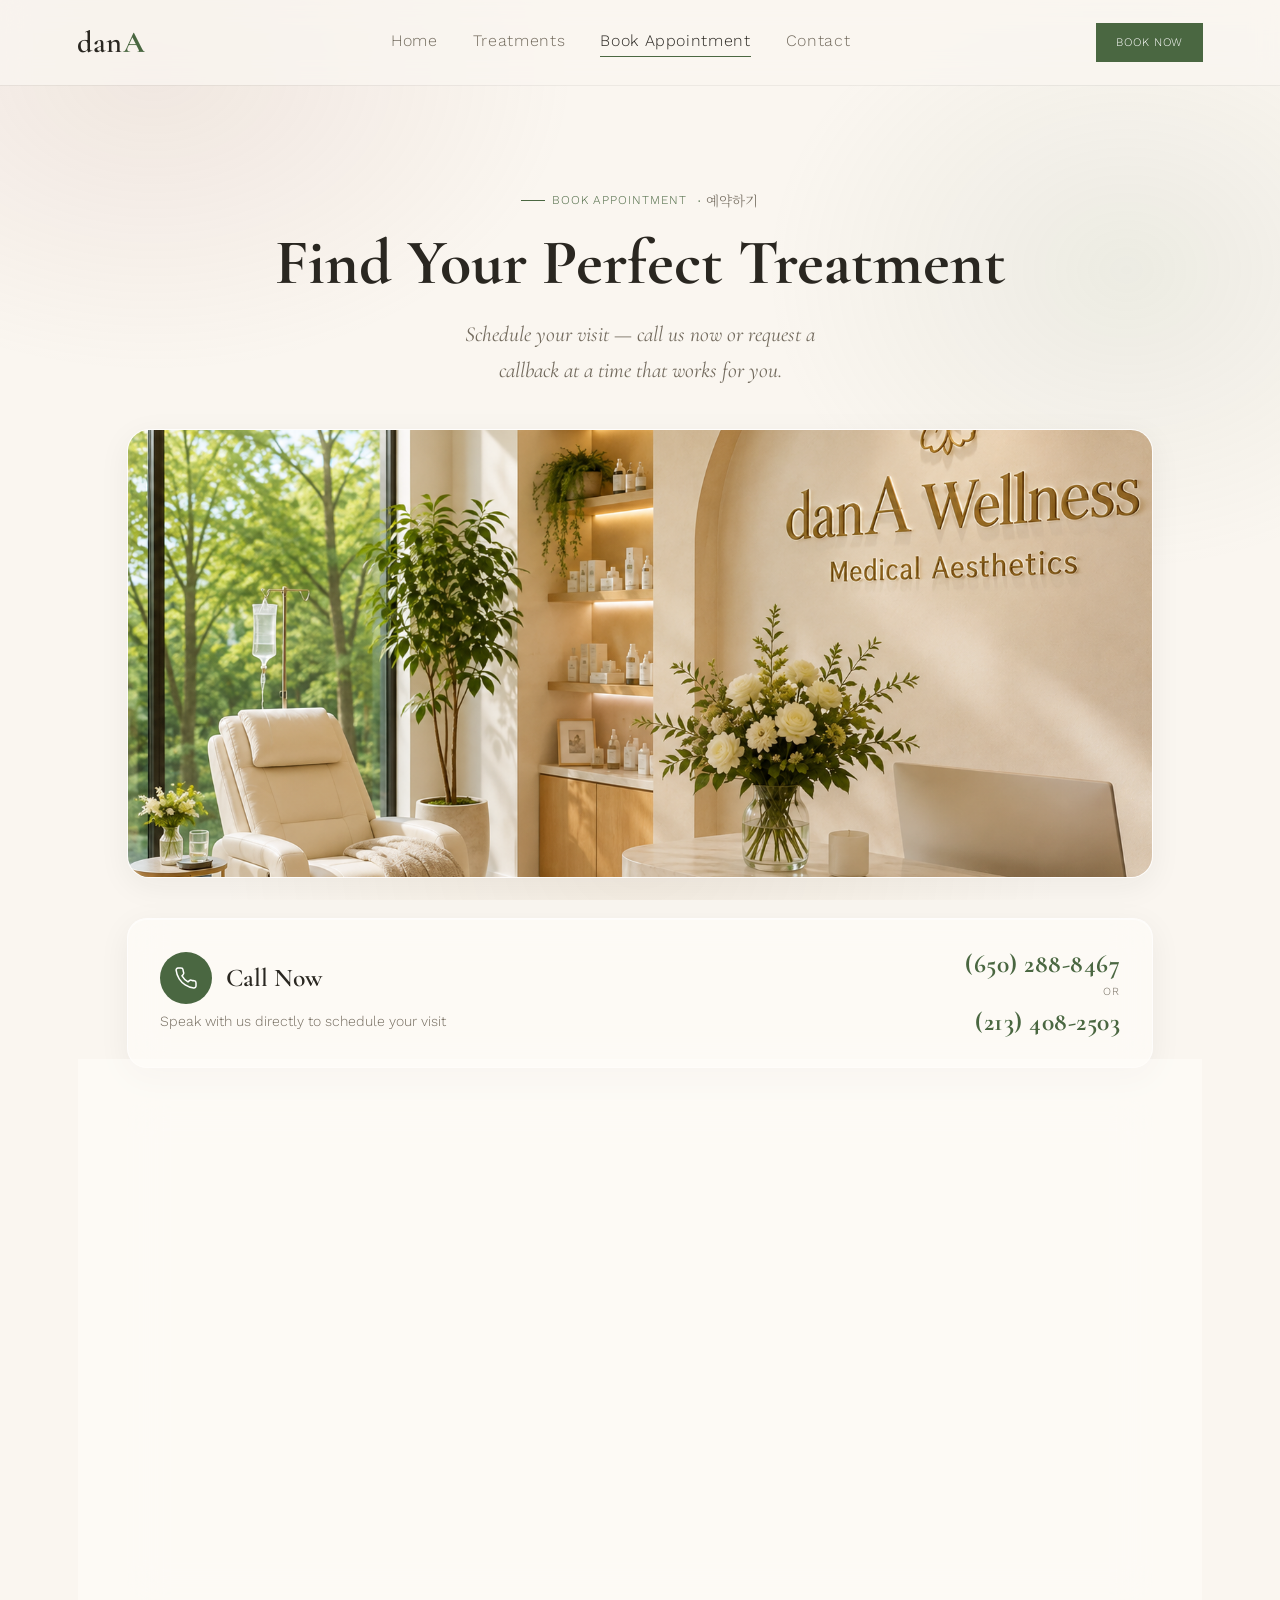
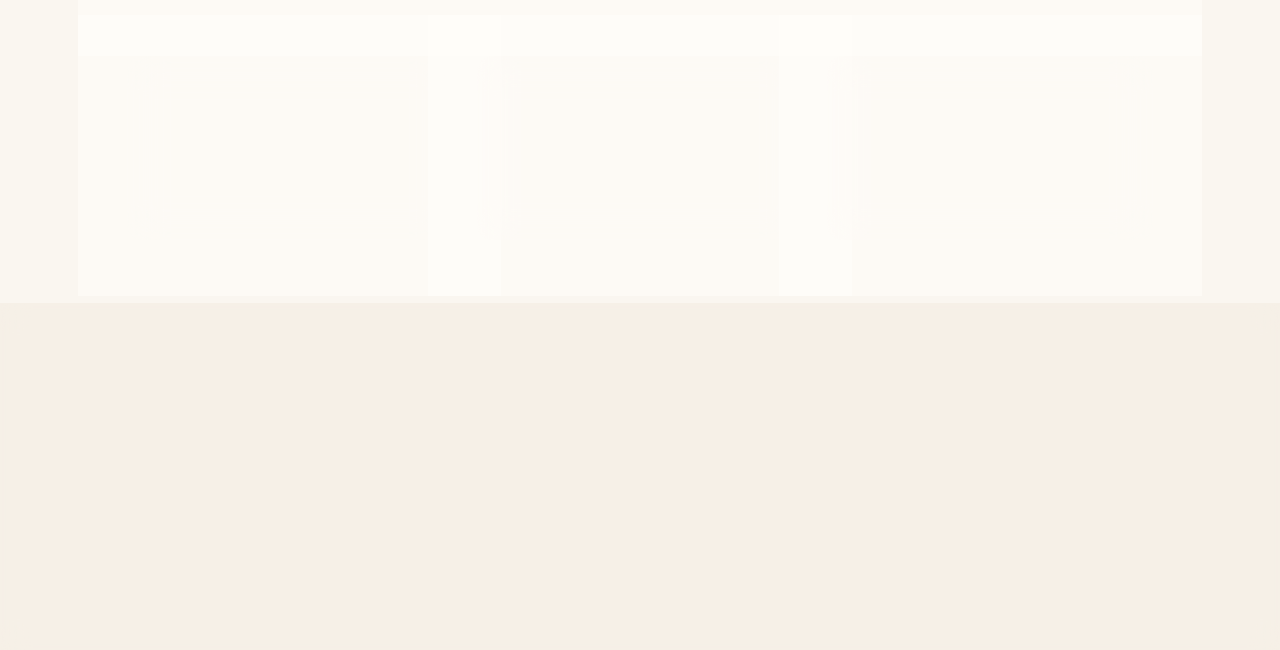
==== book.html @ 6faecba7 "Update book.html" ====
<!DOCTYPE html>
<html lang="en">
<head>
  <meta charset="UTF-8" />
  <meta name="viewport" content="width=device-width, initial-scale=1.0" />
  <title>Book Appointment · danA Wellness Clinic</title>

  <!-- SEO -->
  <meta name="description" content="Book your visit at danA Wellness Clinic in San Mateo — call us directly or request a callback at a time that works for you." />
  <link rel="canonical" href="https://danawellnessclinic.com/book.html" />

  <!-- Open Graph / social sharing -->
  <meta property="og:type" content="website" />
  <meta property="og:site_name" content="danA Wellness Clinic" />
  <meta property="og:title" content="Book Appointment · danA Wellness Clinic" />
  <meta property="og:description" content="Schedule your visit — call us now or request a callback at a time that works for you." />
  <meta property="og:url" content="https://danawellnessclinic.com/book.html" />
  <meta property="og:image" content="https://danawellnessclinic.com/images/book-appointment-top.png" />
  <meta name="twitter:card" content="summary_large_image" />
  <meta name="twitter:title" content="Book Appointment · danA Wellness Clinic" />
  <meta name="twitter:description" content="Schedule your visit — call us now or request a callback at a time that works for you." />
  <meta name="twitter:image" content="https://danawellnessclinic.com/images/book-appointment-top.png" />

  <link rel="icon" type="image/svg+xml" href="data:image/svg+xml,%3Csvg xmlns='http://www.w3.org/2000/svg' viewBox='0 0 32 32'%3E%3Ccircle cx='16' cy='16' r='16' fill='%23FAF6F0'/%3E%3Ctext x='4' y='23' font-family='Georgia' font-size='18' fill='%232A2721'%3Ed%3C/text%3E%3Ctext x='14' y='23' font-family='Georgia' font-weight='700' font-size='21' fill='%234A6741'%3EA%3C/text%3E%3C/svg%3E" />
  <link rel="stylesheet" href="styles.css?v=3" />
</head>
<body class="dana-app">

  <!-- HEADER -->
<header class="dana-header">
<a href="index.html" class="dana-logo"><span class="lc">dan</span><span class="cap">A</span></a>
<nav class="dana-nav" id="mainNav">
<a href="index.html">Home</a>
<a href="treatments.html">Treatments</a>
<a href="book.html" class="active">Book Appointment</a>
<a href="contact.html">Contact</a>
</nav>
<div style="display:flex;align-items:center;gap:1rem">
<a href="book.html" class="dana-btn filled small">Book Now</a>
<button class="nav-toggle" aria-label="Menu" onclick="document.getElementById('mainNav').classList.toggle('open')">
<span></span><span></span><span></span>
</button>
</div>
</header>

  <!-- ========== HERO ========== -->
  <section class="page-hero" style="padding-bottom:2.5rem">
    <div class="eyebrow" style="justify-content:center">
      Book Appointment
      <span class="kr-inline"><span class="dot">·</span>예약하기</span>
    </div>
    <h1>Find Your Perfect Treatment</h1>
    <p class="sub" style="margin-top:1rem">Schedule your visit — call us now or request a callback at a time that works for you.</p>
  </section>
  <section class="wrap" style="padding-top:0;padding-bottom:0">
<div class="glass phi-img" style="overflow:hidden;border-radius:22px;position:relative;margin-bottom:2.5rem;aspect-ratio:16/7">
<img src="images/book-appointment-top.png" alt="Book your appointment at danA Wellness Clinic" style="width:100%;height:100%;object-fit:cover;display:block" />
<div class="tint"></div>
</div>
</section>
  <!-- ========== CARDS ========== -->
  <section class="wrap" style="padding-top:0">
    <div style="display:grid; grid-template-columns:1fr; gap:2rem;">

      <!-- Card 1 — Call Now -->
      <div class="glass book-card" style="align-items:center;">
  <div class="book-card-main">
    <div class="book-card-icon-row">
      <div style="width:52px;height:52px;min-width:52px;border-radius:50%;background:var(--rose-deep);display:flex;align-items:center;justify-content:center;">
        <svg viewBox="0 0 24 24" fill="none" stroke="#fff" stroke-width="1.5" width="24" height="24">
          <path d="M22 16.9v3a2 2 0 0 1-2.2 2 19.8 19.8 0 0 1-8.6-3.1 19.5 19.5 0 0 1-6-6A19.8 19.8 0 0 1 2.1 4.2 2 2 0 0 1 4 2h3a2 2 0 0 1 2 1.7c.1.9.3 1.8.6 2.7a2 2 0 0 1-.4 2.1L8 9.9a16 16 0 0 0 6 6l1.4-1.3a2 2 0 0 1 2.1-.4c.9.3 1.8.5 2.7.6a2 2 0 0 1 1.8 2Z"/>
        </svg>
      </div>
      <h3 class="book-card-title" style="font-family:var(--font-heading,'Cormorant Garamond',serif);font-size:1.6rem;margin:0;">Call Now</h3>
    </div>
    <p style="font-size:0.88rem;color:var(--ink-soft);margin:0.4rem 0 0;">Speak with us directly to schedule your visit</p>
  </div>
  <div class="book-phone-group">
    <a href="tel:+16502888467" class="book-phone">(650) 288-8467</a>
    <span class="or-divider">or</span>
    <a href="tel:+12134082503" class="book-phone">(213) 408-2503</a>
  </div>
</div>

      <!-- Card 2 — Request a Callback -->
      <div class="glass book-card">
  <div class="book-card-main">
    <div class="book-card-icon-row">
      <div style="width:52px;height:52px;min-width:52px;border-radius:50%;background:var(--rose-deep);display:flex;align-items:center;justify-content:center;">
        <svg viewBox="0 0 24 24" fill="none" stroke="#fff" stroke-width="1.5" width="24" height="24">
          <path d="M4 4h16c1.1 0 2 .9 2 2v12c0 1.1-.9 2-2 2H4c-1.1 0-2-.9-2-2V6c0-1.1.9-2 2-2z"/>
          <polyline points="22,6 12,13 2,6"/>
        </svg>
      </div>
      <h3 class="book-card-title" style="font-family:var(--font-heading,'Cormorant Garamond',serif);font-size:1.6rem;margin:0;">Request a Callback</h3>
    </div>
    <p style="font-size:0.88rem;color:var(--ink-soft);margin:0.4rem 0 1.2rem;">Leave your info and we'll call you back</p>
    <form id="callbackForm">
            <!-- Honeypot: hidden from humans, bots tend to fill it. Do not remove. -->
            <div class="hp-field" aria-hidden="true">
              <label for="cb-company">Company</label>
              <input type="text" id="cb-company" name="company" tabindex="-1" autocomplete="off" />
            </div>

            <!-- Full Name -->
            <div class="field">
              <label for="cb-name">Full Name</label>
              <input type="text" id="cb-name" required />
            </div>

            <!-- Phone + Email side by side -->
            <div class="field-row">
              <div class="field">
                <label for="cb-phone">Phone</label>
                <input type="tel" id="cb-phone" required />
              </div>
              <div class="field">
                <label for="cb-email">Email (optional)</label>
                <input type="email" id="cb-email" />
              </div>
            </div>

            <!-- Treatment Dropdown (IN-FLOW — pushes content down) -->
            <div class="field" id="dropdownWrap">
              <label>Interested in (optional)</label>
              <div class="dropdown-toggle" id="dropdownToggle">
                <span id="dropdownLabel">Select treatments…</span>
                <span class="arrow" style="font-size:0.7rem;transition:transform 0.2s;">▼</span>
              </div>
              <!-- NO position:absolute — this stays in normal flow -->
              <div class="dropdown-list" id="dropdownList">
                <div class="dropdown-group-title" style="border-top:none;margin-top:0">Special Offers</div>
                <label class="dropdown-item"><input type="checkbox" value="Botox Bank (Xeomin)"> Botox Bank (Xeomin)</label>
                <label class="dropdown-item"><input type="checkbox" value="IV Therapy Package"> IV Therapy Package</label>
                <label class="dropdown-item"><input type="checkbox" value="Welcome Special"> Welcome Special</label>

                <div class="dropdown-group-title">IV Lounge</div>
                <label class="dropdown-item"><input type="checkbox" value="Beauty Glow IV"> Beauty Glow IV</label>
                <label class="dropdown-item"><input type="checkbox" value="Wellness Boost IV"> Wellness Boost IV</label>
                <label class="dropdown-item"><input type="checkbox" value="Jet Lag Recovery IV"> Jet Lag Recovery IV</label>
                <label class="dropdown-item"><input type="checkbox" value="Hangover Recovery IV"> Hangover Recovery IV</label>
                <label class="dropdown-item"><input type="checkbox" value="Myers' Cocktail IV"> Myers' Cocktail IV</label>
                <label class="dropdown-item"><input type="checkbox" value="NAD+ IV Therapy"> NAD+ IV Therapy</label>
                <label class="dropdown-item"><input type="checkbox" value="GLP-1 Microdosing"> GLP-1 Microdosing</label>
                <label class="dropdown-item"><input type="checkbox" value="Vitamin Injections"> Vitamin Injections</label>

                <div class="dropdown-group-title">Signature Wellness</div>
                <label class="dropdown-item"><input type="checkbox" value="Longevity & Performance"> Longevity &amp; Performance</label>
                <label class="dropdown-item"><input type="checkbox" value="Men's Wellness"> Men's Wellness</label>
                <label class="dropdown-item"><input type="checkbox" value="Women's Wellness"> Women's Wellness</label>
                <label class="dropdown-item"><input type="checkbox" value="Weight Management"> Weight Management</label>

                <div class="dropdown-group-title">Aesthetics</div>
                <label class="dropdown-item"><input type="checkbox" value="Injectables & Regenerative Treatments"> Injectables &amp; Regenerative Treatments</label>
                <label class="dropdown-item"><input type="checkbox" value="Skin Tightening & Lifting"> Skin Tightening &amp; Lifting</label>

                <div class="dropdown-group-title">Signature Skin</div>
                <label class="dropdown-item"><input type="checkbox" value="The Prelude"> The Prelude</label>
                <label class="dropdown-item"><input type="checkbox" value="The Emergence"> The Emergence</label>
                <label class="dropdown-item"><input type="checkbox" value="The Timeless"> The Timeless</label>

                <label class="dropdown-item" style="border-top:1px solid rgba(0,0,0,0.06);margin-top:0.2rem;padding-top:0.5rem"><input type="checkbox" value="Not sure yet / Consultation"> Not sure yet / Consultation</label>
              </div>
            </div>

            <button type="submit" class="dana-btn filled" style="width:100%;justify-content:center;margin-top:0.5rem;">
              Request Callback
            </button>
          </form>

          <div id="confirmMsg" style="display:none;border-left:2px solid var(--sage);padding:0.8rem 1rem;margin-top:0.8rem;font-size:0.82rem;border-radius:10px;background:rgba(150,167,141,0.12);">
            Thank you! We've received your request and will call you back soon. For anything urgent, reach us at <a href="mailto:info@danawellnessclinic.com" style="color:var(--rose-deep)">info@danawellnessclinic.com</a>.
          </div>
        </div>
      </div>

    </div>
  </section>

  <!-- ========== INFO GRID ========== -->
  <section class="wrap" style="padding-top:3.5rem">
    <div class="info-grid">
      <div class="info-card glass">
        <div class="ic"><svg viewBox="0 0 24 24" fill="none" stroke="currentColor" stroke-width="1.3"><path d="M4 5h16v14H4z"/><path d="M4 8h16"/><path d="M8 3v4M16 3v4"/></svg></div>
        <h4>Hours</h4>
        <p>Tue–Sun, 11am–7pm<br/>or by appointment</p>
      </div>
      <div class="info-card glass">
        <div class="ic"><svg viewBox="0 0 24 24" fill="none" stroke="currentColor" stroke-width="1.3"><path d="M22 16.9v3a2 2 0 0 1-2.2 2 19.8 19.8 0 0 1-8.6-3.1 19.5 19.5 0 0 1-6-6A19.8 19.8 0 0 1 2.1 4.2 2 2 0 0 1 4 2h3a2 2 0 0 1 2 1.7c.1.9.3 1.8.6 2.7a2 2 0 0 1-.4 2.1L8 9.9a16 16 0 0 0 6 6l1.4-1.3a2 2 0 0 1 2.1-.4c.9.3 1.8.5 2.7.6a2 2 0 0 1 1.8 2Z"/></svg></div>
        <h4>Call</h4>
        <p><a href="tel:+16502888467" style="color:inherit">(650) 288-8467</a><br><a href="tel:+12134082503" style="color:inherit">(213) 408-2503</a></p>
      </div>
      <div class="info-card glass">
        <div class="ic"><svg viewBox="0 0 24 24" fill="none" stroke="currentColor" stroke-width="1.3"><rect x="3" y="5" width="18" height="14" rx="1"/><path d="M3 7l9 6 9-6"/></svg></div>
        <h4>Email</h4>
        <p><a href="mailto:info@danawellnessclinic.com" style="color:inherit">info@danawellnessclinic.com</a></p>
      </div>
    </div>
  </section>

  <!-- FOOTER -->
<footer class="dana-footer">
<div class="wrap">
<div class="foot-grid">
<div>
<div class="foot-logo"><span class="lc">dan</span><span class="cap">A</span> Wellness Clinic</div>
<p class="foot-desc">Beauty and wellness, together. Personalized aesthetic and wellness care rooted in Korean skincare philosophy.</p>
</div>
<div class="foot-col">
<h5>Visit</h5>
<a href="index.html">Home</a>
<a href="treatments.html">Treatments</a>
<a href="book.html">Book Appointment</a>
<a href="contact.html">Contact</a>
</div>
<div class="foot-col">
<h5>Contact</h5>
<a href="mailto:info@danawellnessclinic.com">info@danawellnessclinic.com</a>
<a href="tel:+16502888467">(650) 288-8467 or (213) 408-2503</a>
<a href="contact.html">215 N San Mateo Dr, Fl 2 Ste 9, San Mateo, CA 94401</a>
</div>
</div>
<div class="foot-bottom">
<span>© 2025 danA Wellness Clinic.</span>
<span>단아하다 · graceful, refined, quietly elegant.</span>
</div>
</div>
</footer>

  <!-- ========== JAVASCRIPT ========== -->
  <script>
    

    // --- Dropdown (in-flow, pushes content down) ---
    const toggle = document.getElementById('dropdownToggle');
    const list = document.getElementById('dropdownList');
    const label = document.getElementById('dropdownLabel');
    const wrap = document.getElementById('dropdownWrap');

    toggle.addEventListener('click', () => {
      const isOpen = list.classList.toggle('open');
      toggle.classList.toggle('open', isOpen);
    });

    // Close when clicking outside
    document.addEventListener('click', (e) => {
      if (!wrap.contains(e.target)) {
        list.classList.remove('open');
        toggle.classList.remove('open');
      }
    });

    // Update label when checkboxes change
    list.addEventListener('change', () => {
      const checked = list.querySelectorAll('input[type="checkbox"]:checked');
      if (checked.length === 0) {
        label.textContent = 'Select treatments…';
        toggle.classList.remove('has-selection');
      } else {
        label.textContent = checked.length + ' treatment' + (checked.length > 1 ? 's' : '') + ' selected';
        toggle.classList.add('has-selection');
      }
    });

    // --- Form Submit (sends to Google Sheet via Apps Script) ---
    // Deployed Apps Script Web App endpoint. See GOOGLE_SHEET_SETUP.md to redeploy/update.
    const CALLBACK_ENDPOINT = 'https://script.google.com/macros/s/AKfycbyDhYD1_TxHOmYmoRdKJJ40dIt0qdXvp8p6wOIrxK6W5gS-uHbYjpdij-9j73QheE-i/exec';

    document.getElementById('callbackForm').addEventListener('submit', (e) => {
      e.preventDefault();
      const form = document.getElementById('callbackForm');
      const submitBtn = form.querySelector('button[type="submit"]');
      const confirmMsg = document.getElementById('confirmMsg');

      const name = document.getElementById('cb-name').value.trim();
      const phone = document.getElementById('cb-phone').value.trim();
      const email = document.getElementById('cb-email').value.trim();
      const company = document.getElementById('cb-company').value.trim(); // honeypot
      const checked = list.querySelectorAll('input[type="checkbox"]:checked');
      const treatments = checked.length
        ? Array.from(checked).map(c => c.value).join(', ')
        : 'Not specified';

      // Build a "simple" form-encoded request to avoid a CORS preflight.
      const params = new URLSearchParams();
      params.append('formType', 'Callback');
      params.append('name', name);
      params.append('phone', phone);
      params.append('email', email);
      params.append('treatments', treatments);
      params.append('company', company); // honeypot — server drops the row if filled

      submitBtn.disabled = true;
      submitBtn.textContent = 'Sending…';

      fetch(CALLBACK_ENDPOINT, {
        method: 'POST',
        mode: 'no-cors', // Apps Script web apps don't return CORS headers
        body: params
      })
      .then(() => {
        confirmMsg.style.display = 'block';
        form.reset();
        label.textContent = 'Select treatments…';
        toggle.classList.remove('has-selection');
      })
      .catch(() => {
        // Fallback to email if the request never leaves the browser
        const subject = encodeURIComponent('Callback Request — danA Wellness Clinic');
        const body = encodeURIComponent(
          'Name: ' + name + '\nPhone: ' + phone + '\nEmail: ' + email + '\nInterested in: ' + treatments + '\n\nPlease call me back to schedule an appointment.'
        );
        window.location.href = 'mailto:info@danawellnessclinic.com?subject=' + subject + '&body=' + body;
        confirmMsg.style.display = 'block';
      })
      .finally(() => {
        submitBtn.disabled = false;
        submitBtn.textContent = 'Request Callback';
      });
    });
  </script>

  <!-- ========== DROPDOWN STYLES (add to styles.css or keep here) ========== -->
  <style>
    /* Dropdown toggle */
    .dropdown-toggle {
      width: 100%;
      background: #fff;
      border: 1px solid rgba(42,39,33,0.14);
      border-radius: 10px;
      padding: 0.7rem 1rem;
      cursor: pointer;
      display: flex;
      justify-content: space-between;
      align-items: center;
      font-size: 0.9rem;
      color: var(--ink-soft);
      box-sizing: border-box;
    }
    .dropdown-toggle.has-selection { color: var(--ink); }
    .dropdown-toggle.open .arrow { transform: rotate(180deg); }

    /* Dropdown list — IN NORMAL FLOW (no absolute!) */
    .dropdown-list {
      display: none;
      background: #fff;
      border: 1px solid var(--sage);
      border-radius: 10px;
      margin-top: 0.3rem;
      max-height: 260px;
      overflow-y: auto;
      padding: 0.2rem 0;
    }
    .dropdown-list.open { display: block; }

    .dropdown-group-title {
      font-size: 0.7rem;
      font-weight: 600;
      letter-spacing: 0.05em;
      text-transform: uppercase;
      color: var(--rose-deep);
      padding: 0.4rem 0.6rem 0.1rem;
      border-top: 1px solid rgba(0,0,0,0.06);
      margin-top: 0.2rem;
    }

    /* Checkbox + text alignment fix */
.dropdown-item {
display: flex;
align-items: center;
gap: 0.5rem;
padding: 0.3rem 0.6rem;
cursor: pointer;
font-size: 0.8rem;
color: var(--ink);
line-height: 0.5;
}
.dropdown-item:hover { background: rgba(74,103,65,0.06); }
.dropdown-item input[type="checkbox"] {
  appearance: none;
  -webkit-appearance: none;
  flex-shrink: 0;
  flex-grow: 0;
  margin: 0;
  padding: 0;
  width: 14px;
  height: 14px;
  min-width: 14px;
  background: #fff;
  border: 1.5px solid var(--sage);
  border-radius: 3px;
  cursor: pointer;
  position: relative;
  top: 1.5px;
}
.dropdown-item input[type="checkbox"]:checked {
  background: var(--rose-deep);
  border-color: var(--rose-deep);
}
.dropdown-item input[type="checkbox"]:checked::after {
  content: "";
  position: absolute;
  left: 3px;
  top: 0px;
  width: 4px;
  height: 8px;
  border: solid #fff;
  border-width: 0 2px 2px 0;
  transform: rotate(45deg);
}

    /* Info grid */
    .info-grid {
      display: grid;
      grid-template-columns: repeat(auto-fit, minmax(200px, 1fr));
      gap: 1.5rem;
    }
    .info-card { text-align: center; padding: 1.5rem 1rem; border-radius: 16px; }
    .info-card .ic { width: 40px; height: 40px; margin: 0 auto 0.8rem; }
    .info-card .ic svg { width: 100%; height: 100%; stroke: var(--rose-deep); }
    .info-card h4 { font-family: 'Cormorant Garamond', serif; margin-bottom: 0.3rem; }
    .info-card p { font-size: 0.85rem; color: var(--ink-soft); }
    .info-card a { color: inherit; }

    /* Honeypot — visually removed but still present for bots to fill */
    .hp-field {
      position: absolute !important;
      left: -9999px !important;
      top: -9999px !important;
      width: 1px;
      height: 1px;
      overflow: hidden;
    }

    
    .field-row { display: grid; grid-template-columns: 1fr 1fr; gap: 1rem; }

.book-phone-group {
  display: flex;
  flex-direction: column;
  align-items: flex-end;
  gap: 0.15rem;
}
.book-phone-group .book-phone {
  font-size: 1.6rem;
  font-weight: 700;
  color: var(--rose-deep);
  letter-spacing: 0.02em;
  text-decoration: none;
  white-space: nowrap;
  font-family: 'Cormorant Garamond', serif;
}
.book-phone-group .or-divider {
  font-size: 0.68rem;
  color: var(--ink-soft);
  text-transform: uppercase;
  letter-spacing: 0.08em;
  line-height: 1;
}
.book-card-main {
  flex: 1;
  display: flex;
  flex-direction: column;
}
.book-card-icon-row {
  display: flex;
  align-items: center;
  gap: 0.9rem;
}
@media (max-width: 700px) {
  .field-row { grid-template-columns: 1fr; }
  .book-card { flex-direction: column !important; align-items: stretch !important; padding: 1.5rem !important; }
  .book-phone-group { align-items: flex-start; margin-top: 0.8rem; }
  .info-grid { grid-template-columns: 1fr; }
}
  </style>

<script>
document.addEventListener('click', function(e) {
  var nav = document.getElementById('mainNav');
  var toggle = document.querySelector('.nav-toggle');
  if (nav.classList.contains('open') && !nav.contains(e.target) && !toggle.contains(e.target)) {
    nav.classList.remove('open');
  }
});
</script>
</body>
</html>
---- styles.css ----
@import url('https://fonts.googleapis.com/css2?family=Cormorant+Garamond:ital,wght@0,400;0,500;0,600;0,700;1,500&family=Work+Sans:wght@300;400;500;600;700&family=Noto+Serif+KR:wght@300;400;600&display=swap');

html { overflow-y: scroll; }

:root {
  --ivory: #FAF6F0;
  --ivory-deep: #F1E9DE;
  --ink: #2A2721;
  --ink-soft: #736B5E;
  --rose: #4A6741;
  --rose-deep: #4A6741;
  --sage: #7A9B6E;
  --gold: #4A6741;
  --amber: #B8860B;
  --dark-soft: #D6E4CC;
  --line: rgba(42,39,33,0.13);
  --dana-max: 1180px;
}

*, *::before, *::after { box-sizing: border-box; margin: 0; padding: 0; }

body {
  font-family: 'Work Sans', sans-serif;
  font-weight: 300;
  line-height: 1.65;
  -webkit-font-smoothing: antialiased;
  background: var(--ivory);
  color: var(--ink);
  min-height: 100vh;
  position: relative;
}

body::before {
  content: "";
  position: fixed;
  inset: 0;
  z-index: 0;
  pointer-events: none;
  background:
    radial-gradient(ellipse 700px 500px at 12% 8%, rgba(185,140,130,0.14), transparent 60%),
    radial-gradient(ellipse 600px 500px at 88% 30%, rgba(150,167,141,0.13), transparent 60%),
    radial-gradient(ellipse 700px 600px at 50% 95%, rgba(185,151,90,0.10), transparent 60%);
}

::selection {
  background: var(--rose);
  color: #fff;
}

/* Wrap */
.wrap {
  max-width: var(--dana-max);
  margin: 0 auto;
  padding: 0 6vw;
}

/* ═══════════════════════════════════════════════════
   HEADER
═══════════════════════════════════════════════════ */
.dana-header {
  position: sticky;
  top: 0;
  z-index: 100;
  background: rgba(250,246,240,0.75);
  backdrop-filter: blur(14px);
  -webkit-backdrop-filter: blur(14px);
  box-shadow: 0 1px 0 rgba(42,39,33,0.06);
  display: flex;
  align-items: center;
  justify-content: space-between;
  padding: 1.1rem 6vw;
}

.dana-logo {
  font-family: 'Cormorant Garamond', serif;
  font-size: 1.9rem;
  letter-spacing: 0.01em;
  text-decoration: none;
  color: inherit;
}
.dana-logo .lc { font-weight: 600; }
.dana-logo .cap { font-weight: 700; color: var(--rose-deep); }

.dana-nav {
  display: flex;
  align-items: center;
  gap: 2.2rem;
}
.dana-nav a {
  text-decoration: none;
  color: var(--ink-soft);
  font-size: 1rem;
  letter-spacing: 0.04em;
  position: relative;
  padding-bottom: 3px;
}
.dana-nav a::after {
  content: "";
  position: absolute;
  left: 0;
  bottom: 0;
  width: 0;
  height: 1px;
  background: var(--rose-deep);
  transition: width 0.25s ease;
}
.dana-nav a:hover::after,
.dana-nav a.active::after {
  width: 100%;
}
.dana-nav a.active {
  color: var(--ink);
}

/* ═══════════════════════════════════════════════════
   BUTTONS — NO BORDER-RADIUS (SQUARE)
═══════════════════════════════════════════════════ */
.dana-btn {
  display: inline-flex;
  align-items: center;
  gap: 0.5rem;
  font-size: 0.8rem;
  letter-spacing: 0.06em;
  text-transform: uppercase;
  text-decoration: none;
  color: var(--ink);
  border: 1px solid var(--ink);
  padding: 0.75rem 1.6rem;
  transition: background 0.25s ease, color 0.25s ease, border-color 0.25s ease;
  background: transparent;
  cursor: pointer;
  font-family: inherit;
  border-radius: 0;
}
.dana-btn:hover {
  background: var(--ink);
  color: var(--ivory);
}
.dana-btn.filled {
  background: var(--rose-deep);
  border-color: var(--rose-deep);
  color: #fff;
  border-radius: 0;
}
.dana-btn.filled:hover {
  background: var(--ink);
  border-color: var(--ink);
}
.dana-btn.small {
  padding: 0.55rem 1.2rem;
  font-size: 0.72rem;
}

/* Nav toggle (mobile) */
.nav-toggle {
  display: none;
  background: none;
  border: none;
  cursor: pointer;
  padding: 0.4rem;
}
.nav-toggle span {
  display: block;
  width: 22px;
  height: 1px;
  background: var(--ink);
  margin: 5px 0;
}

/* ═══════════════════════════════════════════════════
   HERO
═══════════════════════════════════════════════════ */
.page-hero {
  padding: 6.5rem 6vw 5rem;
  text-align: center;
  position: relative;
  z-index: 1;
}
.page-hero .eyebrow {
  font-size: 0.75rem;
  letter-spacing: 0.08em;
  word-spacing: -0.02em;
  text-transform: uppercase;
  color: var(--rose-deep);
  margin-bottom: 1rem;
  display: flex;
  align-items: center;
  justify-content: center;
  gap: 0.4rem;
}
.page-hero h1 {
  font-family: 'Cormorant Garamond', serif;
  font-weight: 700;
  font-size: clamp(2.4rem, 5.5vw, 4rem);
  line-height: 1.1;
  margin: 0 0 1.2rem;
}
.page-hero .sub {
  font-family: 'Cormorant Garamond', serif;
  font-style: italic;
  font-weight: 400;
  font-size: clamp(1.1rem, 2vw, 1.35rem);
  color: var(--ink-soft);
  max-width: 44ch;
  margin: 0 auto;
}

/* ═══════════════════════════════════════════════════
   EYEBROW
═══════════════════════════════════════════════════ */
.eyebrow {
  font-size: 0.72rem;
  letter-spacing: 0.08em;
  word-spacing: -0.02em;
  text-transform: uppercase;
  color: var(--rose-deep);
  display: flex;
  align-items: center;
  gap: 0.4rem;
  margin-bottom: 1rem;
}
.eyebrow::before {
  content: "";
  width: 24px;
  height: 1px;
  background: var(--rose-deep);
}
.kr-inline {
  font-family: 'Noto Serif KR', serif;
  font-weight: 300;
  text-transform: none;
  letter-spacing: 0.02em;
  color: var(--ink-soft);
  font-size: 0.85rem;
  margin-left: 0.3em;
}
.kr-inline .dot {
  margin-right: 0.3em;
  color: var(--rose-deep);
}

/* ═══════════════════════════════════════════════════
   TYPOGRAPHY
═══════════════════════════════════════════════════ */
h2 {
  font-family: 'Cormorant Garamond', serif;
  font-weight: 700;
  font-size: clamp(1.9rem, 3.6vw, 2.7rem);
  line-height: 1.2;
  margin: 0 0 1.1rem;
}
h3 {
  font-family: 'Cormorant Garamond', serif;
  font-weight: 600;
  font-size: 1.5rem;
  margin: 0 0 0.5rem;
}
p {
  color: var(--ink-soft);
}

/* ═══════════════════════════════════════════════════
   GLASS CARD
═══════════════════════════════════════════════════ */
.glass {
  background: rgba(255,253,249,0.55);
  backdrop-filter: blur(18px);
  -webkit-backdrop-filter: blur(18px);
  border: 1px solid rgba(255,255,255,0.6);
  border-radius: 22px;
  box-shadow: 0 8px 32px rgba(42,39,33,0.06), inset 0 1px 0 rgba(255,255,255,0.5);
}

/* ═══════════════════════════════════════════════════
   PHILOSOPHY BLOCKS (HOME)
═══════════════════════════════════════════════════ */
.philosophy-block {
  padding: 2.5rem 0;
  position: relative;
  z-index: 1;
}
.phi-grid {
  display: grid;
  grid-template-columns: 0.85fr 1.15fr;
  gap: 11vw;
  align-items: center;
}
.phi-grid.reverse {
  grid-template-columns: 1.15fr 0.85fr;
}
.phi-grid.reverse .phi-img {
  order: 2;
}
.phi-copy p {
  max-width: 48ch;
  margin: 0 0 1.3rem;
  font-size: 1.02rem;
}
.phi-img {
  aspect-ratio: 4/5;
  position: relative;
  overflow: hidden;
  padding: 0;
}
.phi-img img {
  width: 100%;
  height: 100%;
  object-fit: cover;
  display: block;
}
.phi-img .tint {
  position: absolute;
  inset: 0;
  pointer-events: none;
  background: linear-gradient(165deg, rgba(255,192,103,0.20), rgba(229,164,78,0.08));
  mix-blend-mode: soft-light;
}
.name-note {
  margin-top: 1.6rem;
  padding: 1.6rem 1.8rem;
  border-left: 2px solid var(--gold);
  font-size: 0.95rem;
}

/* ═══════════════════════════════════════════════════
   OFFERS BANNER
═══════════════════════════════════════════════════ */
.offers-banner {
  display: flex;
  align-items: center;
  justify-content: space-between;
  gap: 2rem;
  flex-wrap: wrap;
  text-decoration: none;
  color: inherit;
  background: linear-gradient(120deg, rgba(185,151,90,0.14), rgba(185,140,130,0.10));
  backdrop-filter: blur(18px);
  -webkit-backdrop-filter: blur(18px);
  border: 1px solid rgba(185,151,90,0.35);
  border-radius: 22px;
  padding: 2.2rem 2.8rem;
  box-shadow: 0 10px 34px rgba(185,151,90,0.12);
  transition: transform 0.3s ease, box-shadow 0.3s ease;
}
.offers-banner:hover {
  transform: translateY(-3px);
  box-shadow: 0 16px 42px rgba(185,151,90,0.2);
}
.ob-left {
  display: flex;
  align-items: center;
  gap: 1.4rem;
  flex-wrap: wrap;
}
.ob-tag {
  font-size: 0.68rem;
  letter-spacing: 0.14em;
  text-transform: uppercase;
  color: #fff;
  background: var(--amber);
  padding: 0.4rem 0.85rem;
  border-radius: 20px;
  white-space: nowrap;
}
.offers-banner h3 {
  color: var(--ink);
  margin: 0;
  font-size: 1.5rem;
}
.offers-banner p {
  color: var(--ink-soft);
  margin: 0.3rem 0 0;
  font-size: 0.92rem;
}
.ob-arrow {
  font-family: 'Work Sans', sans-serif;
  font-size: 0.8rem;
  letter-spacing: 0.08em;
  text-transform: uppercase;
  color: var(--ink);
  border: 1px solid var(--ink);
  padding: 0.75rem 1.5rem;
  white-space: nowrap;
  border-radius: 0;
  transition: border-color 0.25s ease, background 0.25s ease, color 0.25s ease;
}
.offers-banner:hover .ob-arrow {
  background: var(--ink);
  color: var(--ivory);
}

/* ═══════════════════════════════════════════════════
   CTA BAND
═══════════════════════════════════════════════════ */
.cta-band {
  background: var(--dark-soft);
  color: var(--ink);
  text-align: center;
  padding: 4.5rem 6vw;
  border-radius: 28px;
  max-width: calc(var(--dana-max) - 12vw);
  margin: 3.5rem auto 0;
  position: relative;
  z-index: 1;
}
.cta-band h2 { color: var(--ink); }
.cta-band p { color: var(--ink-soft); }
.cta-band .dana-btn {
  border-color: var(--ink);
  color: var(--ink);
  margin-top: 1.2rem;
}
.cta-band .dana-btn:hover {
  background: var(--amber);
  border-color: var(--amber);
  color: #fff;
}

/* ═══════════════════════════════════════════════════
   TABS
═══════════════════════════════════════════════════ */
.tabs {
  display: flex;
  flex-wrap: wrap;
  gap: 0.6rem;
  justify-content: center;
  margin: 0 0 3.5rem;
  border-bottom: 1px solid var(--line);
  padding-bottom: 2rem;
}
.tab-btn {
  font-family: 'Work Sans', sans-serif;
  font-size: 0.95rem;
  letter-spacing: 0.05em;
  padding: 0.7rem 1.4rem;
  border: 1px solid var(--line);
  border-radius: 0;
  background: transparent;
  color: var(--ink-soft);
  cursor: pointer;
  transition: all 0.25s ease;
}
.tab-btn:hover {
  border-color: var(--gold);
  color: var(--ink);
}
.tab-btn.active {
  background: var(--gold);
  border-color: var(--gold);
  color: #fff;
}
.tab-btn.offers {
  border-color: var(--amber);
  color: var(--amber);
}
.tab-btn.offers.active {
  background: var(--amber);
  border-color: var(--amber);
  color: #fff;
}

.tab-panel { display: none; }
.tab-panel.active { display: block; }

/* ═══════════════════════════════════════════════════
   TREATMENT CARDS
═══════════════════════════════════════════════════ */
.group-title {
  font-family: 'Cormorant Garamond', serif;
  font-size: 1.7rem;
  font-weight: 600;
  margin: 3.6rem 0 0.5rem;
}
.group-sub {
  color: var(--ink-soft);
  font-size: 0.95rem;
  margin: 0 0 2rem;
  max-width: 100%;
}
.card-grid {
  display: grid;
  grid-template-columns: repeat(2, 1fr);
  gap: 1.4rem;
  margin-bottom: 1.4rem;
}
.card-grid.cols-3 {
  grid-template-columns: repeat(3, 1fr);
}
.tcard {
  padding: 1.8rem 2rem;
}

/* Accordion items */
.dana-details.nested {
  margin-top: 1rem;
  padding: 1rem 1.4rem;
  box-shadow: none;
  border: 1px solid var(--line);
}
.dana-details.nested .dana-summary {
  font-size: 1rem;
}
.dana-details.nested .plus {
  font-size: 1.2rem;
}
.dana-details {
  padding: 1.5rem 1.8rem;
  margin-bottom: 1rem;
  transition: transform 0.35s ease, box-shadow 0.35s ease;
}
.dana-details:hover {
  transform: translateY(-3px);
  box-shadow: 0 16px 40px rgba(42,39,33,0.09), inset 0 1px 0 rgba(255,255,255,0.6);
}
.dana-summary {
  cursor: pointer;
  list-style: none;
  display: flex;
  justify-content: space-between;
  align-items: baseline;
  font-family: 'Cormorant Garamond', serif;
  font-size: 1.25rem;
  font-weight: 600;
  gap: 1rem;
}
.dana-summary::-webkit-details-marker { display: none; }
.dana-summary .price {
  font-family: 'Work Sans', sans-serif;
  font-size: 0.85rem;
  letter-spacing: 0.03em;
  color: var(--rose-deep);
  white-space: nowrap;
}
.dana-summary .plus {
  font-size: 1.4rem;
  color: var(--ink-soft);
  transition: transform 0.25s ease;
  margin-left: 0.4rem;
}
details[open] .dana-summary .plus {
  transform: rotate(45deg);
}
.item-body {
  margin-top: 1.1rem;
  padding-top: 1.1rem;
  border-top: 1px solid rgba(42,39,33,0.08);
}
.item-body p {
  font-size: 0.92rem;
  margin: 0 0 0.8rem;
}
.item-body .cols {
  display: grid;
  grid-template-columns: 1fr 1fr;
  gap: 1.4rem;
}
.item-body h4 {
  font-family: 'Work Sans', sans-serif;
  font-size: 0.72rem;
  letter-spacing: 0.1em;
  text-transform: uppercase;
  color: var(--rose-deep);
  margin: 0 0 0.5rem;
}
.item-body ul {
  margin: 0;
  padding-left: 1.1rem;
}
.item-body li {
  font-size: 0.88rem;
  color: var(--ink-soft);
  margin-bottom: 0.3rem;
}

/* Offer cards */
.offer-card {
  padding: 2.3rem;
  margin-bottom: 1.6rem;
  position: relative;
}
.offer-card .tag {
  display: inline-block;
  font-size: 0.68rem;
  letter-spacing: 0.1em;
  text-transform: uppercase;
  background: var(--amber);
  color: #fff;
  padding: 0.35rem 0.8rem;
  border-radius: 20px;
  margin-bottom: 0.8rem;
}
.offer-price {
  display: flex;
  align-items: baseline;
  gap: 0.8rem;
  margin: 0.6rem 0 1rem;
  flex-wrap: wrap;
}
.offer-price .was {
  text-decoration: line-through;
  color: var(--ink-soft);
  font-size: 0.95rem;
}
.offer-price .now {
  font-family: 'Cormorant Garamond', serif;
  font-size: 1.9rem;
  color: var(--rose-deep);
}
.sig-grid {
  display: grid;
  grid-auto-rows: 1fr;
  gap: 3rem;
}
/* Signature cards */
.sig-card {
  display: grid;
  grid-template-columns: 1fr 0.35fr;
  gap: 0;
  align-items: stretch;
  overflow: hidden;
  padding: 0;
  margin-bottom: 3rem;
}
.sig-card .sig-text {
  padding: 2rem 2.4rem;
  display: flex;
  flex-direction: column;
  justify-content: flex-start;
}
.sig-head {
  display: flex;
  justify-content: space-between;
  align-items: baseline;
  flex-wrap: wrap;
  gap: 0.8rem;
  margin-bottom: 0.4rem;
}
.sig-head h3 { margin: 0; }
.sig-price {
  font-family: 'Cormorant Garamond', serif;
  font-size: 1.6rem;
  color: var(--rose-deep);
}
.sig-card p {
  font-size: 0.92rem;
  margin: 0 0 0.8rem;
}
.sig-card img {
  width: 100%;
  height: 100%;
  object-fit: cover;
}

/* ═══════════════════════════════════════════════════
   BOOK PAGE — CALL CARD
═══════════════════════════════════════════════════ */
.book-card {
  display: flex;
  align-items: center;
  gap: 1.5rem;
  padding: 1.5rem 2rem;
  border-radius: 20px;
  text-decoration: none;
  color: var(--ink);
  transition: transform 0.2s ease, box-shadow 0.2s ease;
}
.book-phone {
  font-family: 'Cormorant Garamond', serif;
  font-weight: 700;
  font-size: 1.5rem;
  color: var(--rose-deep);
  white-space: nowrap;
}

/* ═══════════════════════════════════════════════════
   FORMS
═══════════════════════════════════════════════════ */
.form-wrap {
  max-width: none;
  margin: 0 auto;
  padding: 2.8rem 3.4rem;
}
/* Honeypot — visually removed but still present for bots to fill */
.hp-field {
  position: absolute !important;
  left: -9999px !important;
  top: -9999px !important;
  width: 1px;
  height: 1px;
  overflow: hidden;
}
.field {
  margin-bottom: 1.5rem;
}
.field label {
  display: block;
  font-size: 0.78rem;
  letter-spacing: 0.05em;
  text-transform: uppercase;
  color: var(--ink-soft);
  margin-bottom: 0.5rem;
}
.field input,
.field select,
.field textarea {
  width: 100%;
  padding: 0.85rem 1rem;
  border: 1px solid rgba(42,39,33,0.14);
  border-radius: 12px;
  background: rgba(255,255,255,0.55);
  font-family: 'Work Sans', sans-serif;
  font-size: 0.95rem;
  color: var(--ink);
}
.field input:focus,
.field select:focus,
.field textarea:focus {
  outline: none;
  border-color: var(--rose-deep);
}
.field-row {
  display: grid;
  grid-template-columns: 1fr 1fr;
  gap: 1.4rem;
}
.form-note {
  font-size: 0.85rem;
  color: var(--ink-soft);
  margin-top: 1.2rem;
}

/* ═══════════════════════════════════════════════════
   INFO GRID
═══════════════════════════════════════════════════ */
.info-grid {
  display: grid;
  grid-template-columns: repeat(3, 1fr);
  gap: 1.4rem;
  margin-bottom: 4rem;
}
.info-card {
  padding: 2.2rem;
  text-align: center;
}
.info-card .ic {
  width: 34px;
  height: 34px;
  margin: 0 auto 1rem;
  color: var(--rose-deep);
}
.info-card .ic svg {
  width: 100%;
  height: 100%;
}
.info-card h4 {
  font-family: 'Cormorant Garamond', serif;
  font-size: 1.2rem;
  font-weight: 600;
  margin: 0 0 0.5rem;
}
.info-card p {
  font-size: 0.9rem;
  margin: 0;
}

/* ═══════════════════════════════════════════════════
   MAP BLOCK
═══════════════════════════════════════════════════ */
.map-block {
  padding: 3rem 2rem;
  position: relative;
  overflow: hidden;
  display: flex;
  align-items: center;
  justify-content: center;
  flex-direction: column;
  gap: 0.6rem;
  margin-bottom: 4rem;
  text-align: center;
  color: var(--ink-soft);
  font-size: 0.85rem;
  letter-spacing: 0.04em;
  text-decoration: none;
}

/* ═══════════════════════════════════════════════════
   FOOTER
═══════════════════════════════════════════════════ */
.dana-footer {
  background: rgba(241,233,222,0.5);
  backdrop-filter: blur(14px);
  -webkit-backdrop-filter: blur(14px);
  border-top: 1px solid rgba(255,255,255,0.5);
  padding: 4rem 0 2rem;
  margin-top: 3rem;
  position: relative;
  z-index: 1;
}
.foot-grid {
  display: grid;
  grid-template-columns: 1.3fr 1fr 1fr;
  gap: 3rem;
  margin-bottom: 2.5rem;
}
.foot-logo {
  font-family: 'Cormorant Garamond', serif;
  font-size: 1.7rem;
  font-weight: 600;
  margin-bottom: 0.9rem;
}
.foot-desc {
  font-size: 0.88rem;
  max-width: 32ch;
  color: var(--ink-soft);
}
.foot-col h5 {
  font-size: 0.7rem;
  letter-spacing: 0.12em;
  text-transform: uppercase;
  color: var(--rose-deep);
  margin: 0 0 1rem;
}
.foot-col a {
  display: block;
  text-decoration: none;
  color: var(--ink-soft);
  font-size: 0.88rem;
  margin-bottom: 0.6rem;
}
.foot-col a:hover {
  color: var(--ink);
}
.foot-bottom {
  border-top: 1px solid var(--line);
  padding-top: 1.4rem;
  display: flex;
  justify-content: space-between;
  font-size: 0.75rem;
  color: var(--ink-soft);
  flex-wrap: wrap;
  gap: 0.8rem;
}

/* ═══════════════════════════════════════════════════
   RESPONSIVE
═══════════════════════════════════════════════════ */
@media (max-width: 900px) {
  .book-card {
  flex-wrap: wrap !important;
  align-items: flex-start !important;
  padding: 1.5rem !important;
}
.book-phone {
  white-space: normal;
  font-size: 1.3rem !important;
  flex-basis: 100%;
  margin-top: 0.8rem;
}
.dana-nav {
  position: fixed;
  top: 63px;
  left: auto;
  right: 0;
  height: calc(100vh - 63px);
  width: 30%;
  min-width: 160px;
  background: rgba(255, 253, 249, 0.98);
  backdrop-filter: blur(20px);
  -webkit-backdrop-filter: blur(20px);
  backface-visibility: hidden;
  z-index: 150;
  flex-direction: column;
  justify-content: flex-start;
  align-items: flex-start;
  padding: 2.4rem 1.2rem;
  gap: 1.6rem;
  transform: translateX(100%);
  transition: transform 0.3s ease;
  box-shadow: -6px 0 24px rgba(42,39,33,0.15);
}
  .dana-nav.open {
    transform: translateX(0);
  }
  .dana-nav a {
    font-size: 1.1rem;
  }
  .nav-toggle {
    display: block;
  }
  .phi-grid,
  .phi-grid.reverse {
    grid-template-columns: 1fr;
  }
  .phi-grid.reverse .phi-img {
    order: 0;
  }
  .card-grid,
  .card-grid.cols-3 {
    grid-template-columns: 1fr;
  }
  .item-body .cols {
    grid-template-columns: 1fr;
  }
  .field-row {
    grid-template-columns: 1fr;
  }
  .info-grid {
    grid-template-columns: 1fr;
  }
  .sig-grid {
  grid-auto-rows: auto;
}
  .sig-card {
  grid-template-columns: 1fr !important;
}
.sig-card img {
  width: 100%;
  height: 250px;
  object-fit: contain;
  background: var(--ivory-deep);
  border-radius: 0;
}
  .foot-grid {
    grid-template-columns: 1fr;
    gap: 2rem;
  }
  .offers-banner {
    padding: 1.6rem 1.8rem;
  }
}
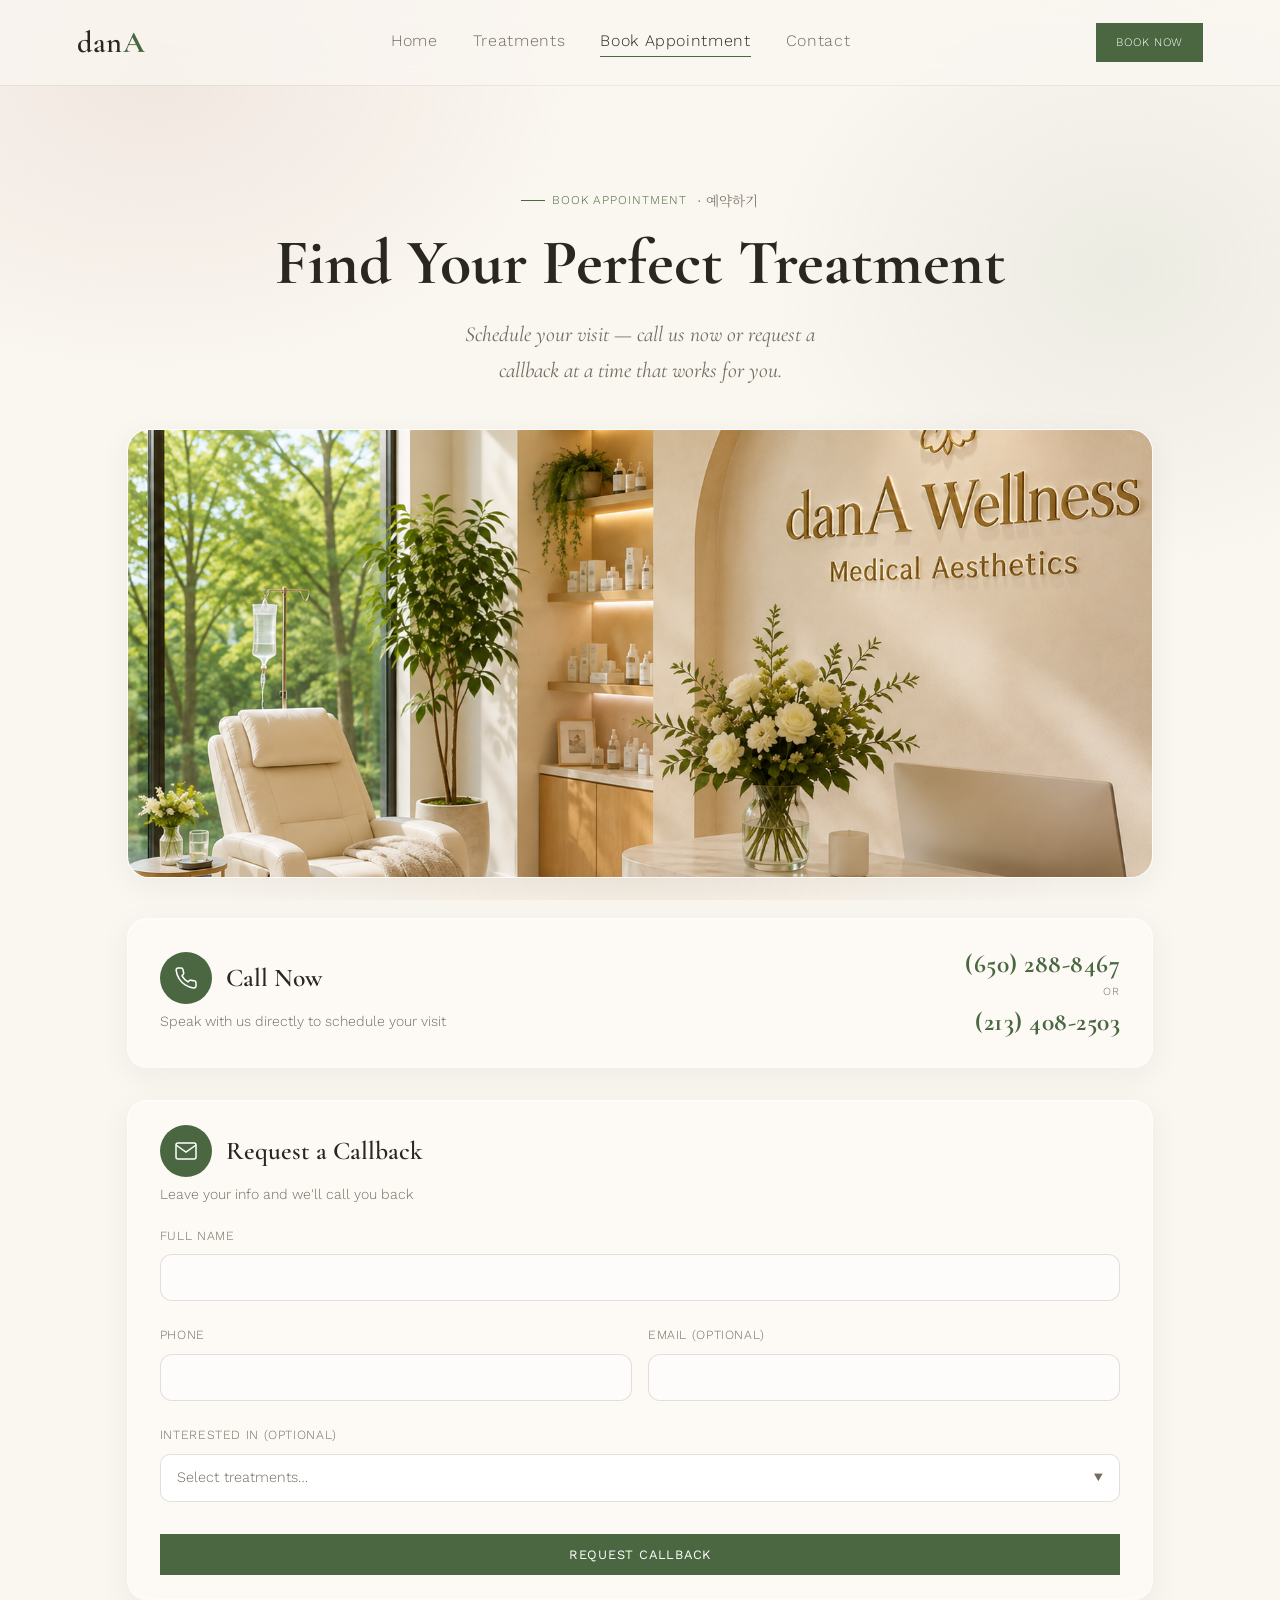
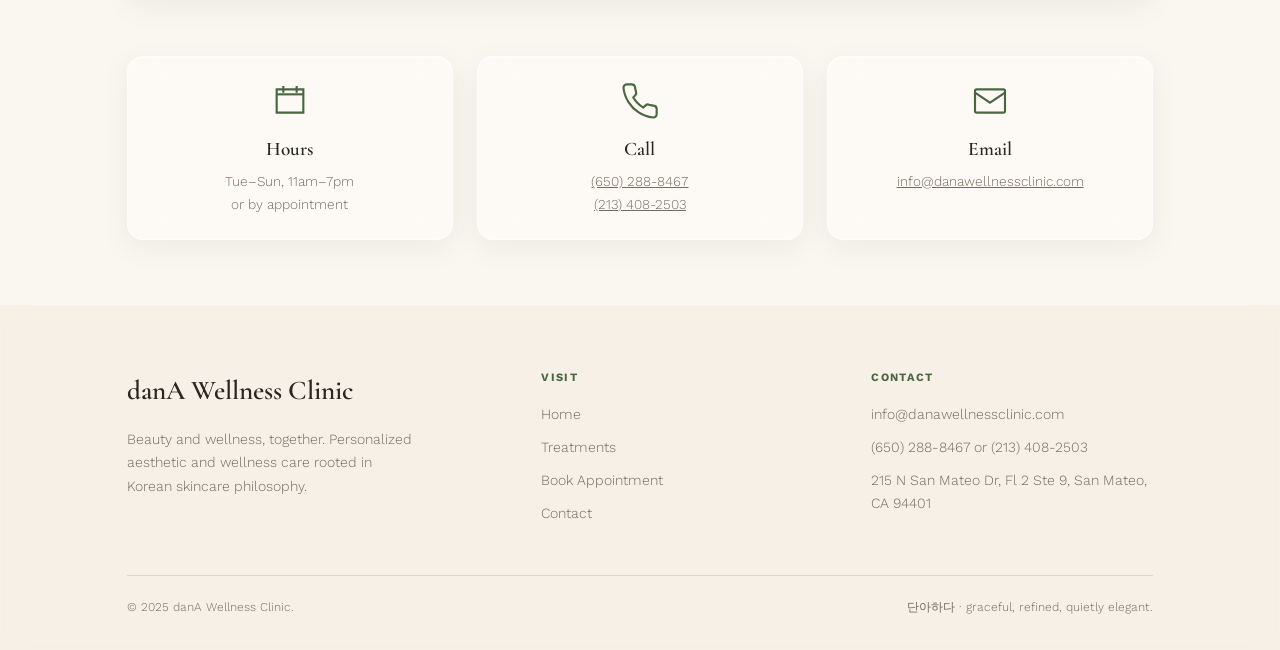
==== commit d114903d: "Update book.html" ====
--- a/book.html
+++ b/book.html
@@ -373,7 +373,7 @@
 cursor: pointer;
 font-size: 0.8rem;
 color: var(--ink);
-line-height: 0.5;
+line-height: 1;
 }
 .dropdown-item:hover { background: rgba(74,103,65,0.06); }
 .dropdown-item input[type="checkbox"] {
@@ -391,7 +391,7 @@
   border-radius: 3px;
   cursor: pointer;
   position: relative;
-  top: 1.5px;
+  top: 2.5px;
 }
 .dropdown-item input[type="checkbox"]:checked {
   background: var(--rose-deep);
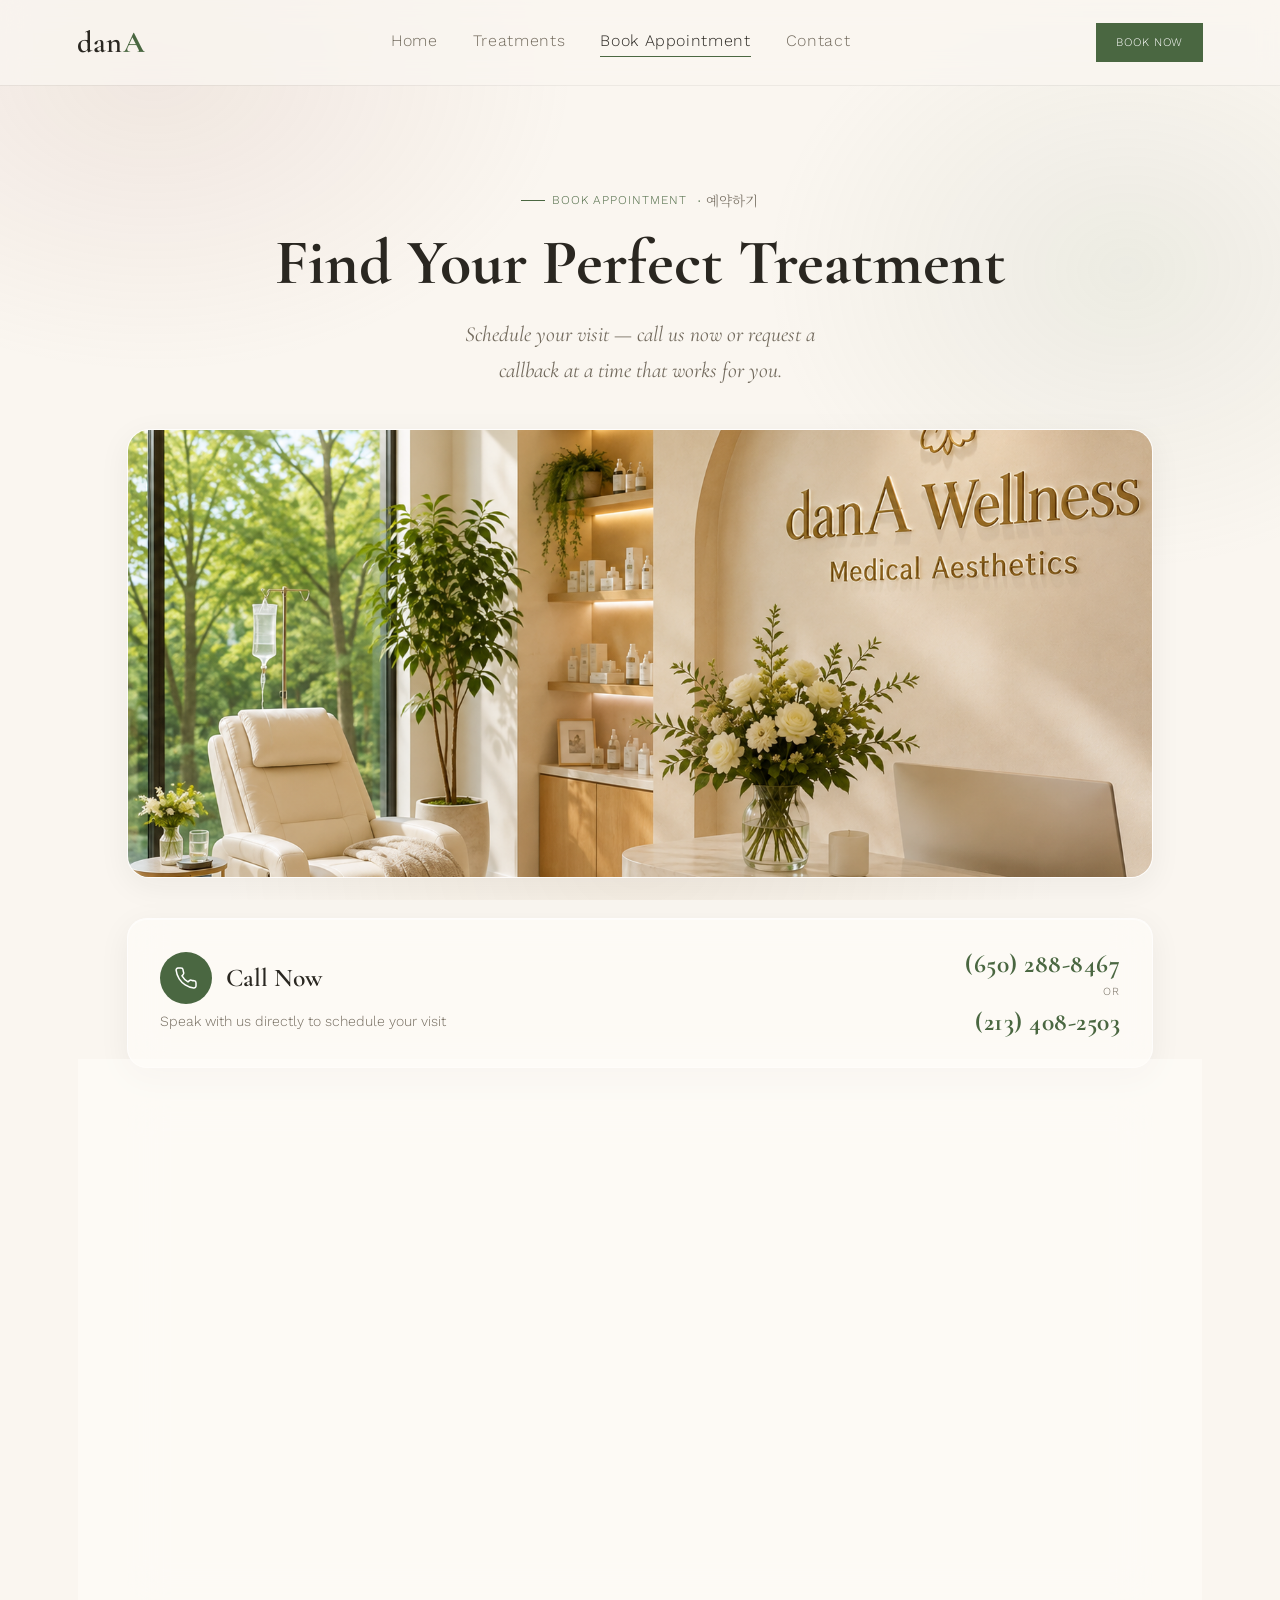
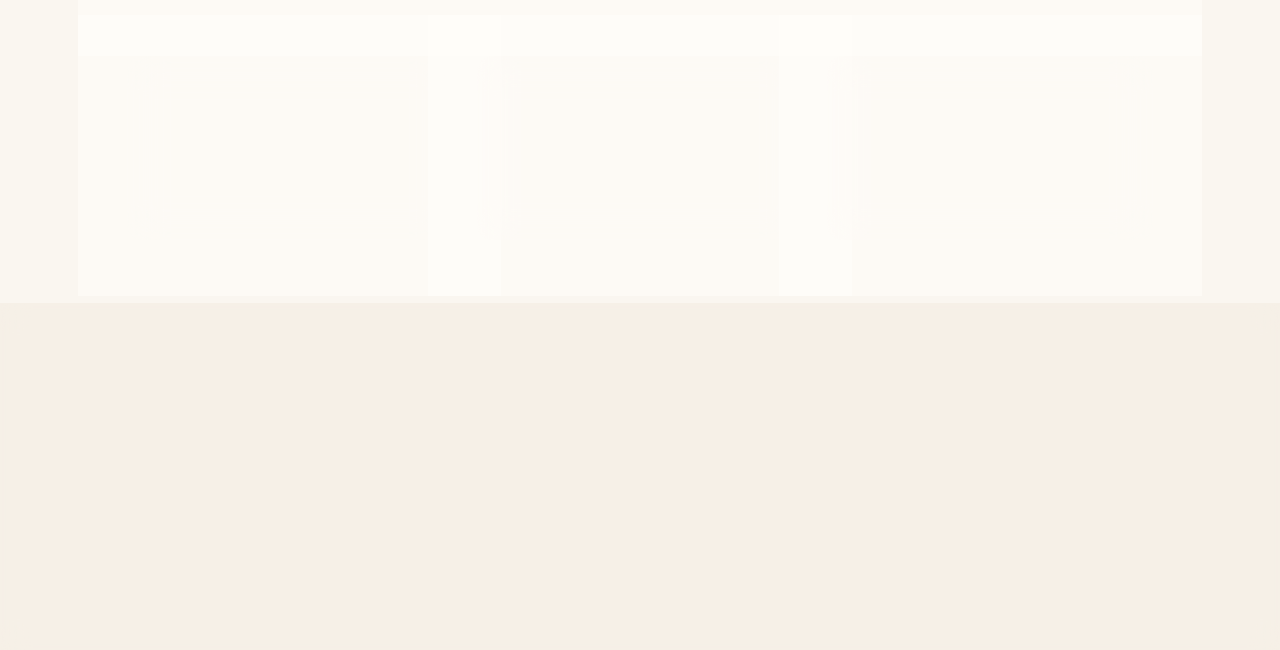
==== commit 51110fec: "Update book.html" ====
--- a/book.html
+++ b/book.html
@@ -373,7 +373,7 @@
 cursor: pointer;
 font-size: 0.8rem;
 color: var(--ink);
-line-height: 1;
+line-height: 1.65;
 }
 .dropdown-item:hover { background: rgba(74,103,65,0.06); }
 .dropdown-item input[type="checkbox"] {
@@ -391,7 +391,7 @@
   border-radius: 3px;
   cursor: pointer;
   position: relative;
-  top: 2.5px;
+  top: 5px;
 }
 .dropdown-item input[type="checkbox"]:checked {
   background: var(--rose-deep);
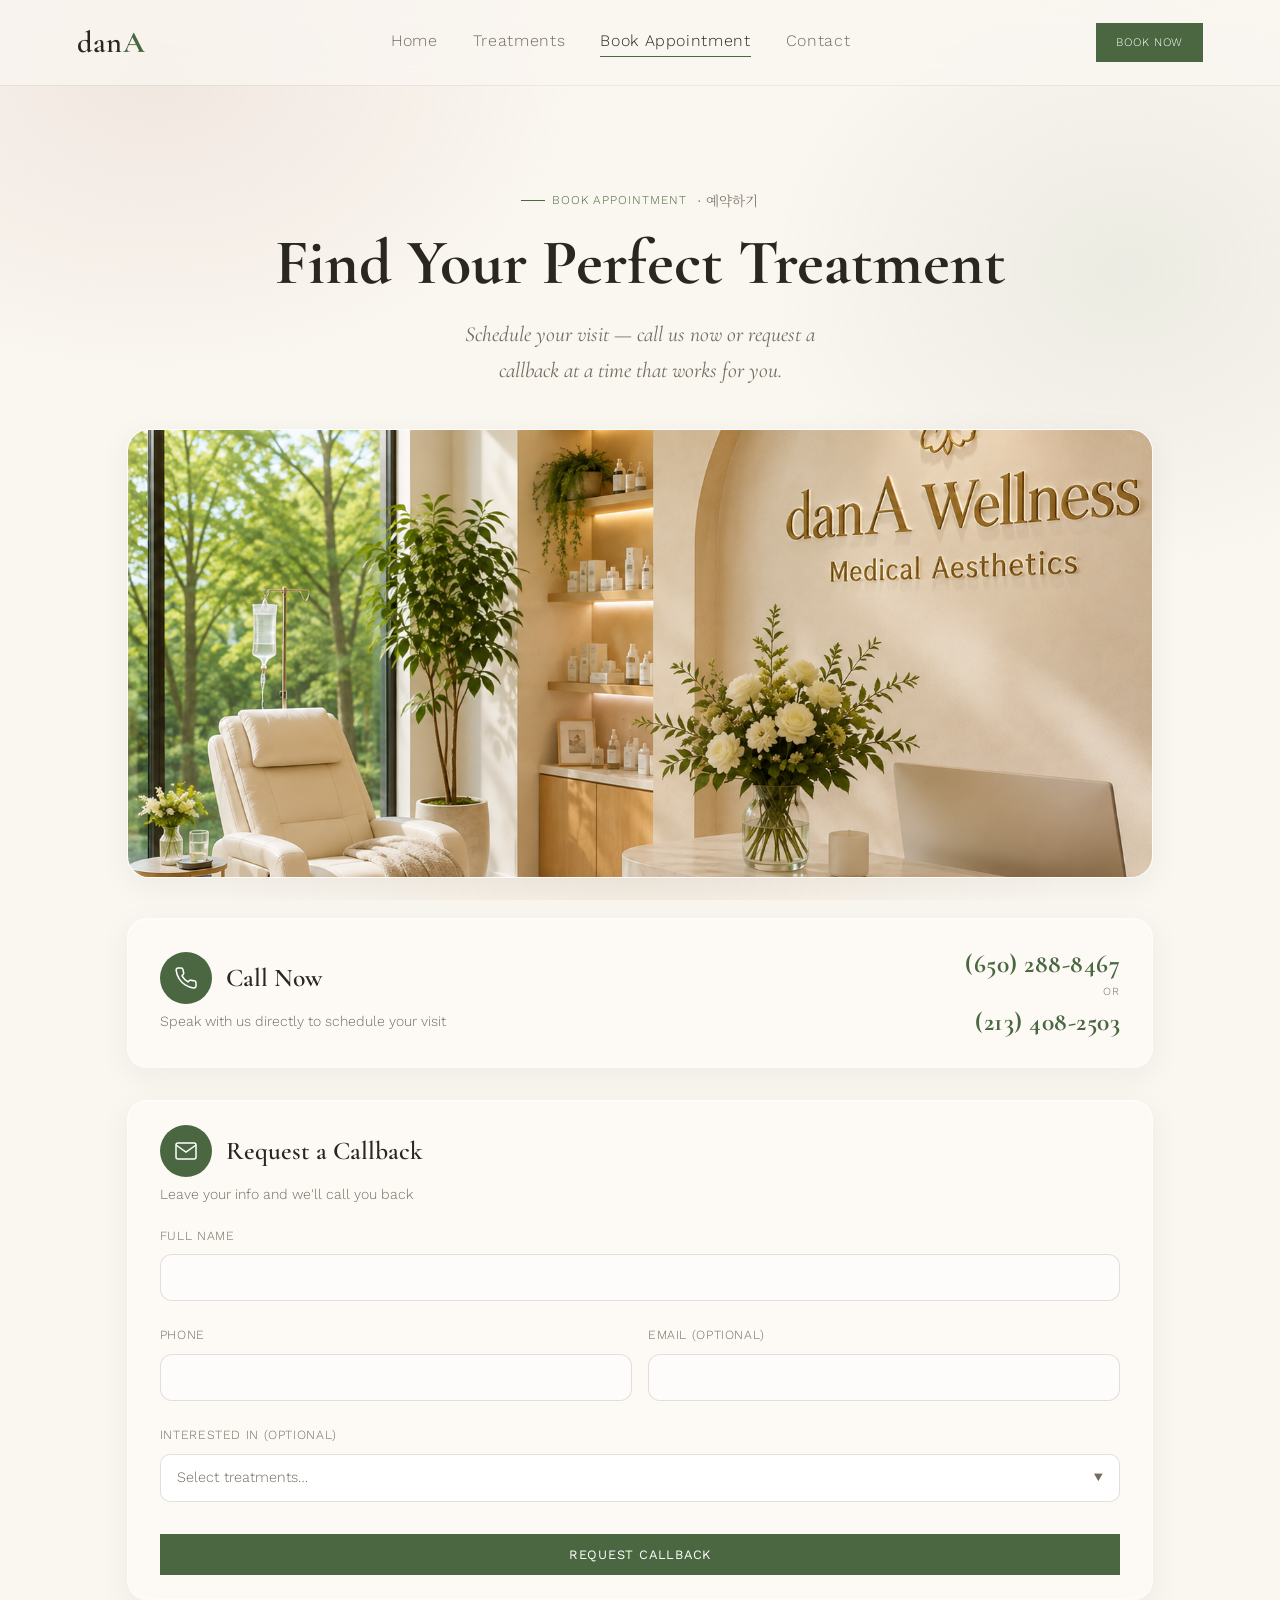
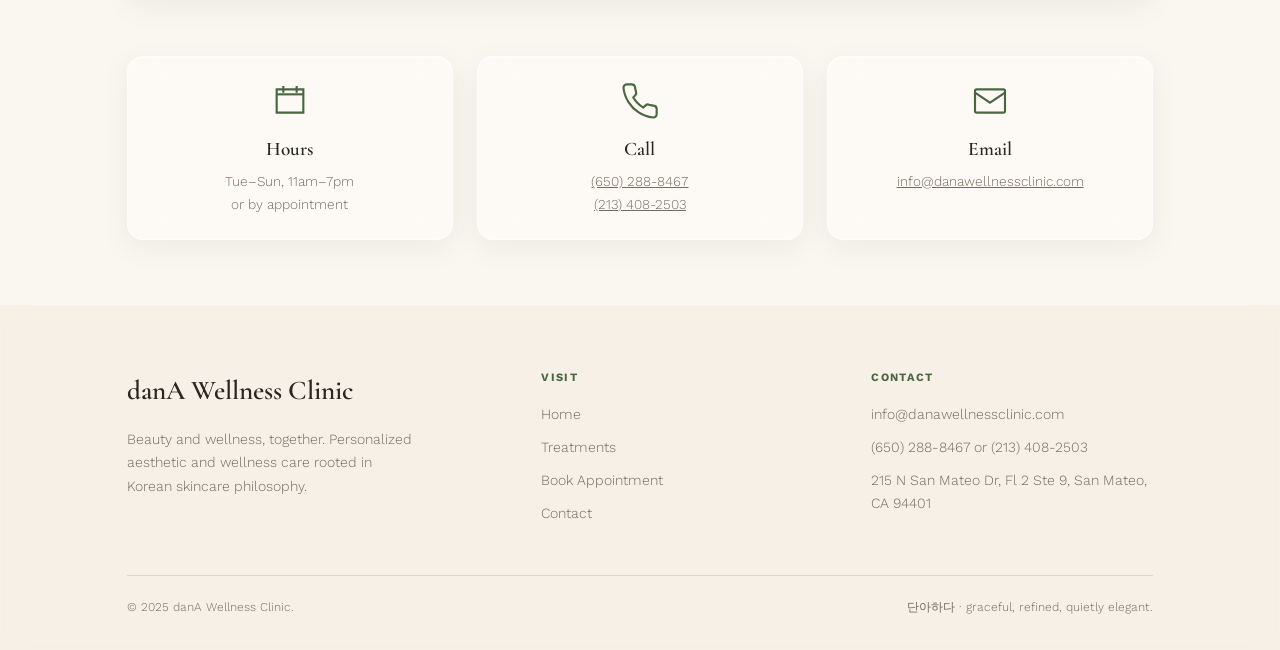
==== commit 8fb6db6a: "Update book.html" ====
--- a/book.html
+++ b/book.html
@@ -391,7 +391,7 @@
   border-radius: 3px;
   cursor: pointer;
   position: relative;
-  top: 5px;
+  top: 4.5px;
 }
 .dropdown-item input[type="checkbox"]:checked {
   background: var(--rose-deep);
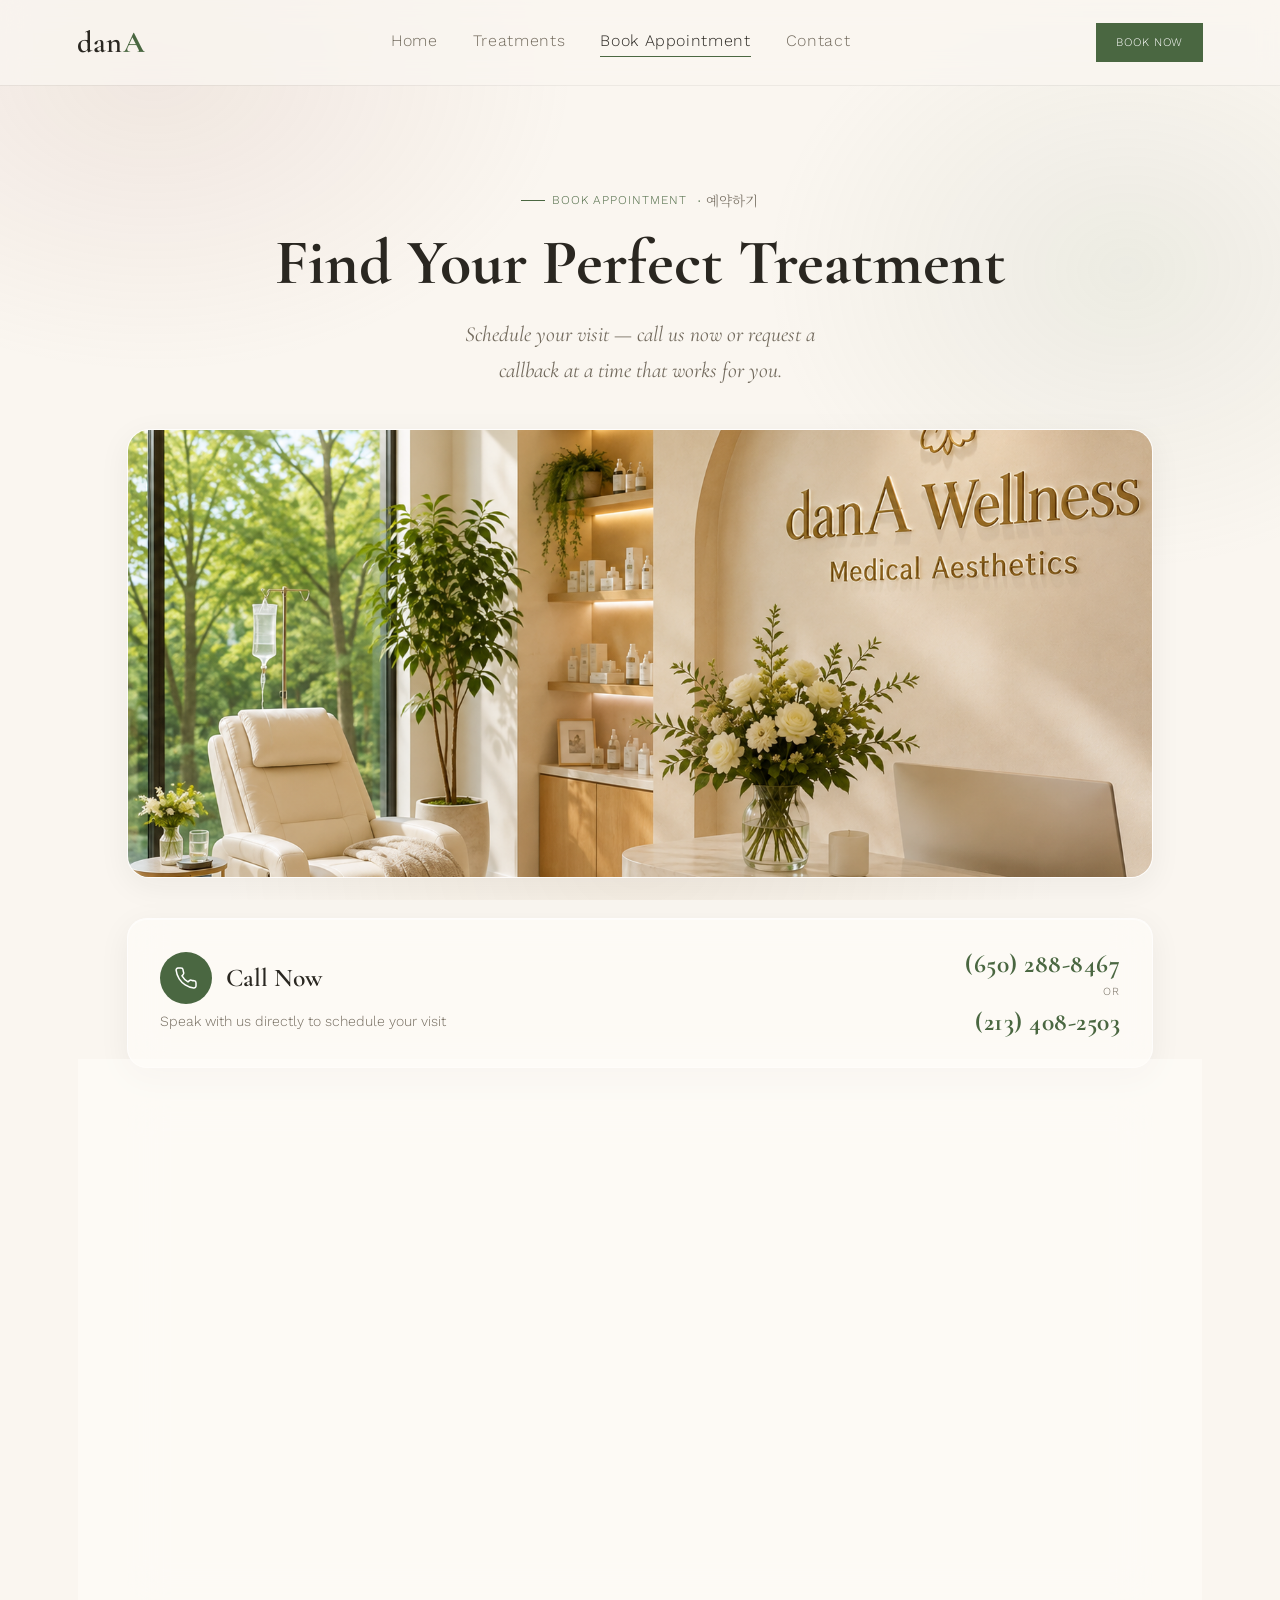
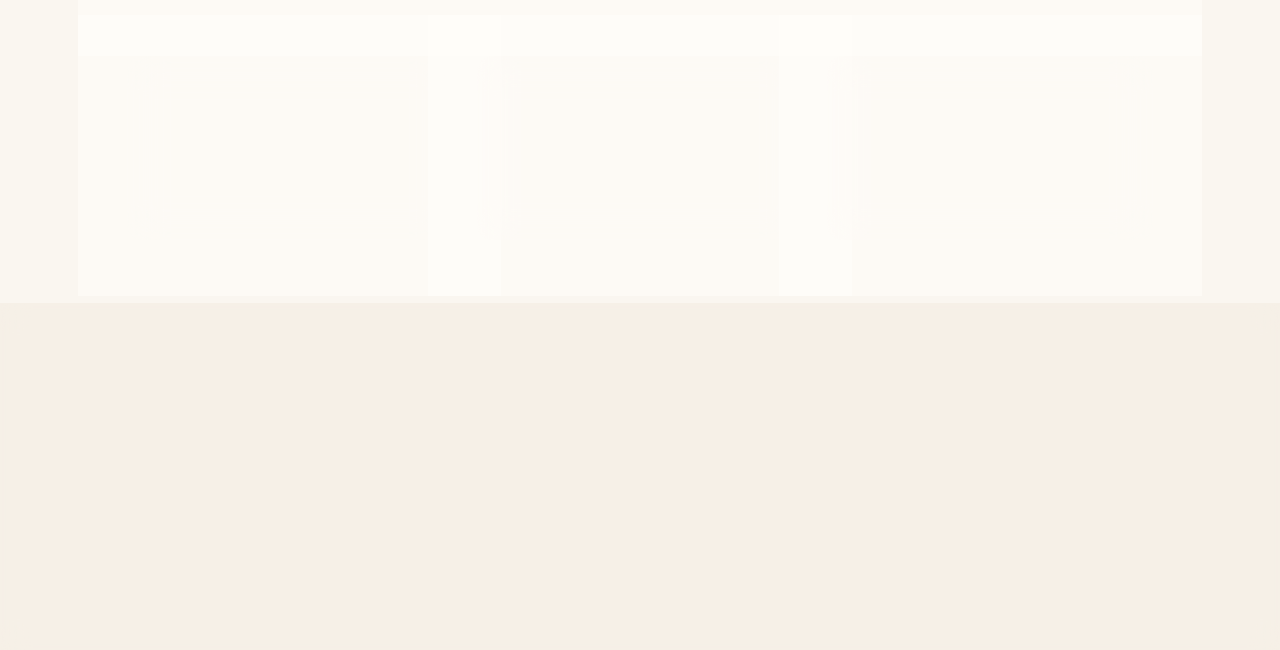
==== commit 0475c40e: "Update book.html" ====
--- a/book.html
+++ b/book.html
@@ -391,7 +391,7 @@
   border-radius: 3px;
   cursor: pointer;
   position: relative;
-  top: 4.5px;
+  top: 3.6px;
 }
 .dropdown-item input[type="checkbox"]:checked {
   background: var(--rose-deep);
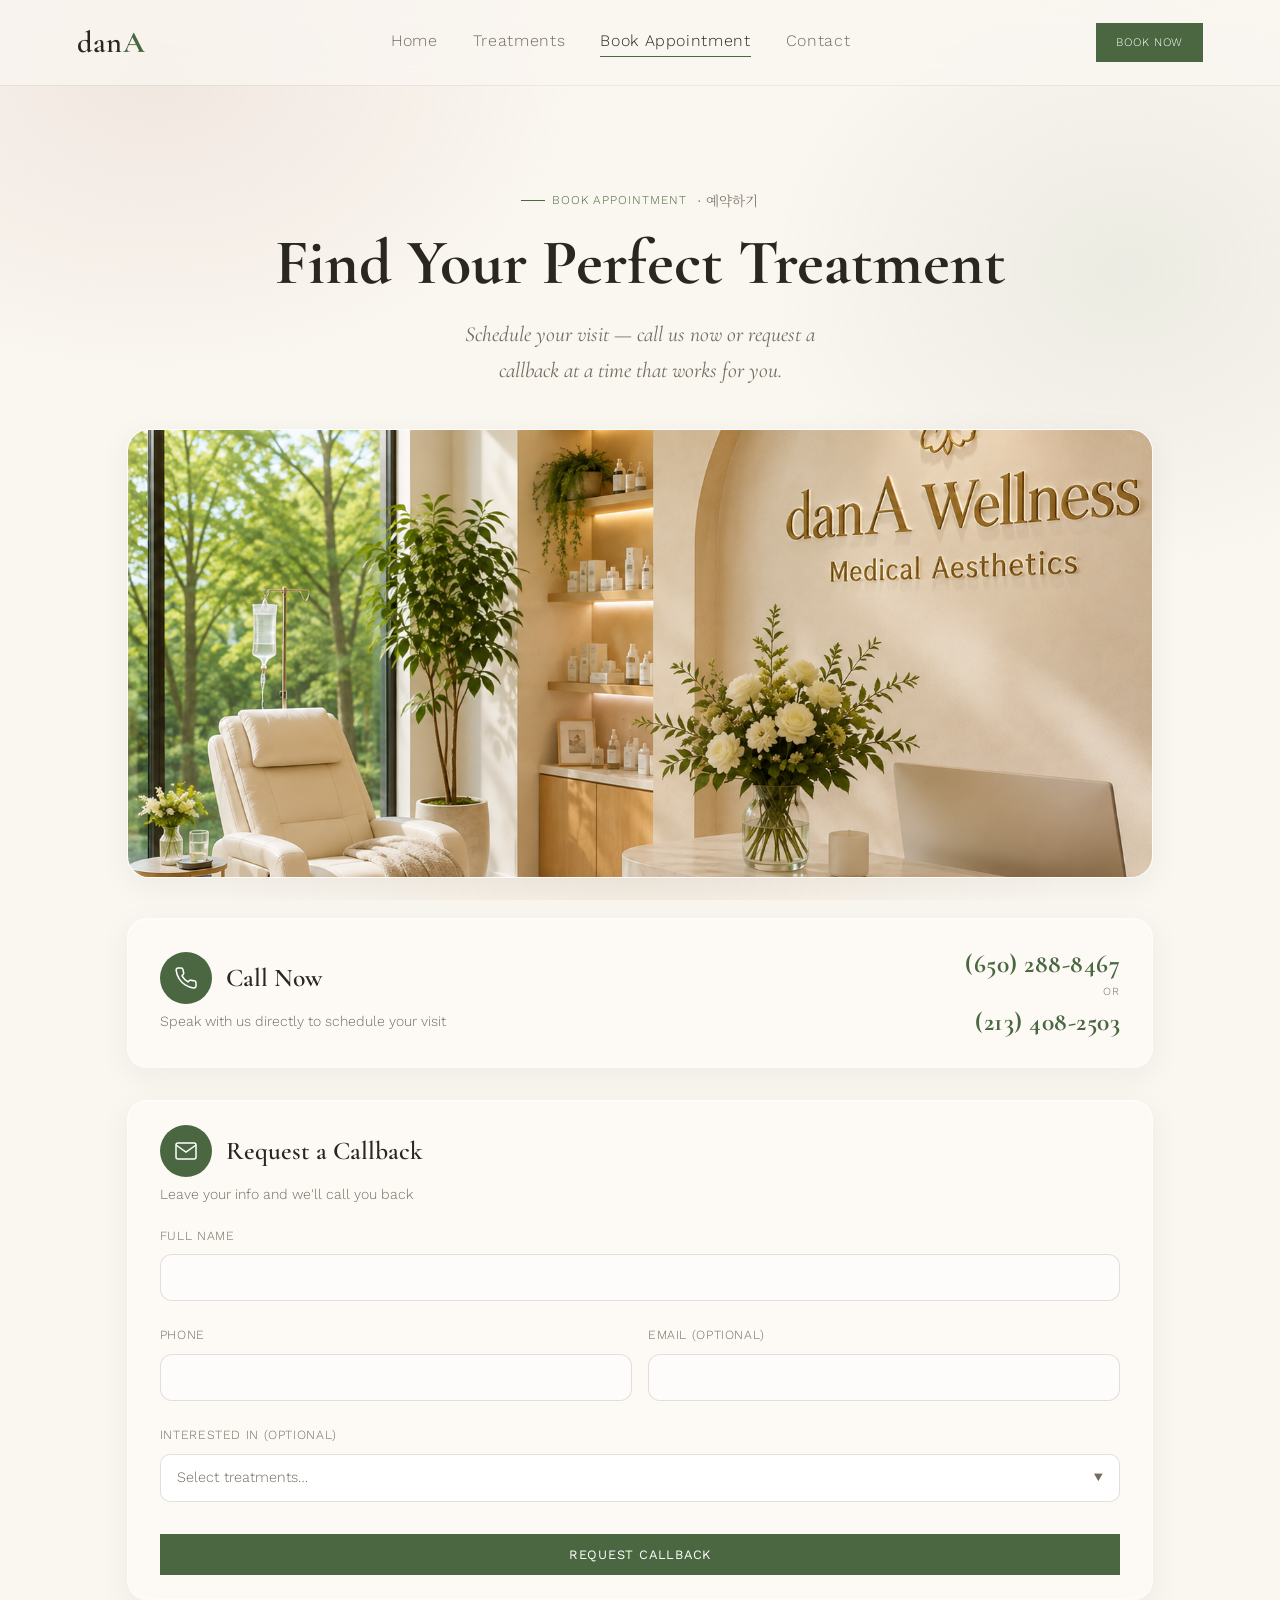
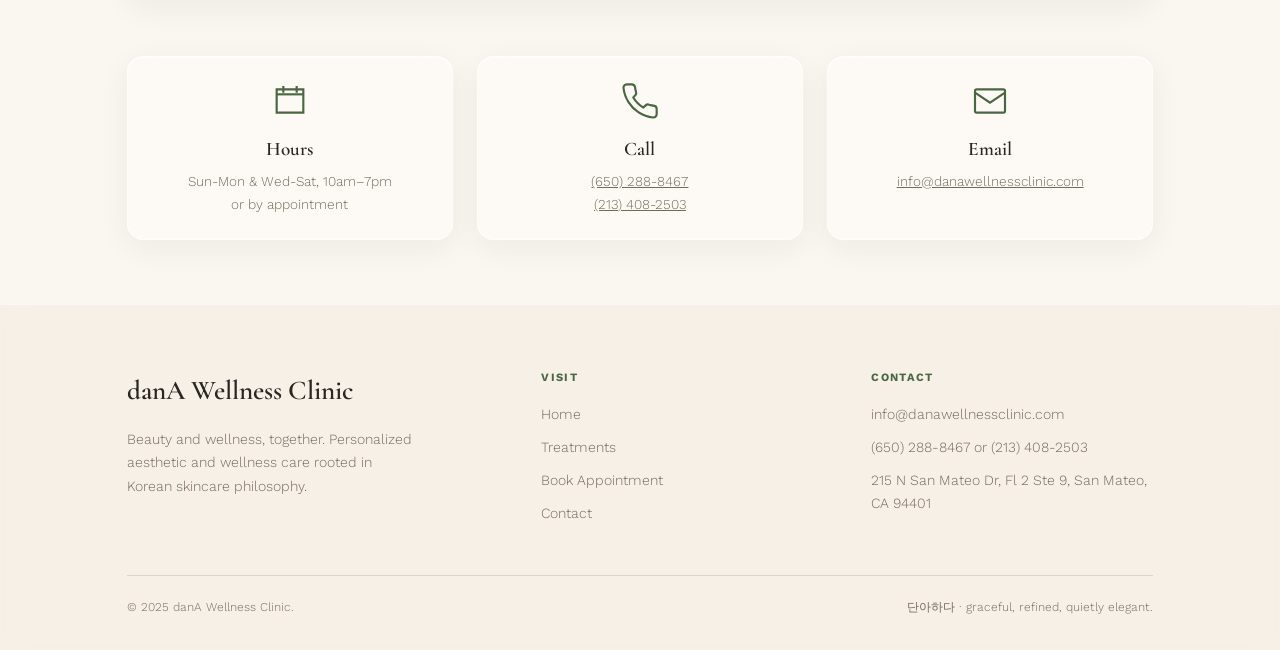
==== commit 64db951f: "Update book.html" ====
--- a/book.html
+++ b/book.html
@@ -183,7 +183,7 @@
       <div class="info-card glass">
         <div class="ic"><svg viewBox="0 0 24 24" fill="none" stroke="currentColor" stroke-width="1.3"><path d="M4 5h16v14H4z"/><path d="M4 8h16"/><path d="M8 3v4M16 3v4"/></svg></div>
         <h4>Hours</h4>
-        <p>Tue–Sun, 11am–7pm<br/>or by appointment</p>
+        <p>Sun-Mon & Wed-Sat, 10am–7pm<br/>or by appointment</p>
       </div>
       <div class="info-card glass">
         <div class="ic"><svg viewBox="0 0 24 24" fill="none" stroke="currentColor" stroke-width="1.3"><path d="M22 16.9v3a2 2 0 0 1-2.2 2 19.8 19.8 0 0 1-8.6-3.1 19.5 19.5 0 0 1-6-6A19.8 19.8 0 0 1 2.1 4.2 2 2 0 0 1 4 2h3a2 2 0 0 1 2 1.7c.1.9.3 1.8.6 2.7a2 2 0 0 1-.4 2.1L8 9.9a16 16 0 0 0 6 6l1.4-1.3a2 2 0 0 1 2.1-.4c.9.3 1.8.5 2.7.6a2 2 0 0 1 1.8 2Z"/></svg></div>
--- a/styles.css
+++ b/styles.css
@@ -782,6 +782,7 @@
   letter-spacing: 0.04em;
   text-decoration: none;
 }
+
 
 /* ═══════════════════════════════════════════════════
    FOOTER
